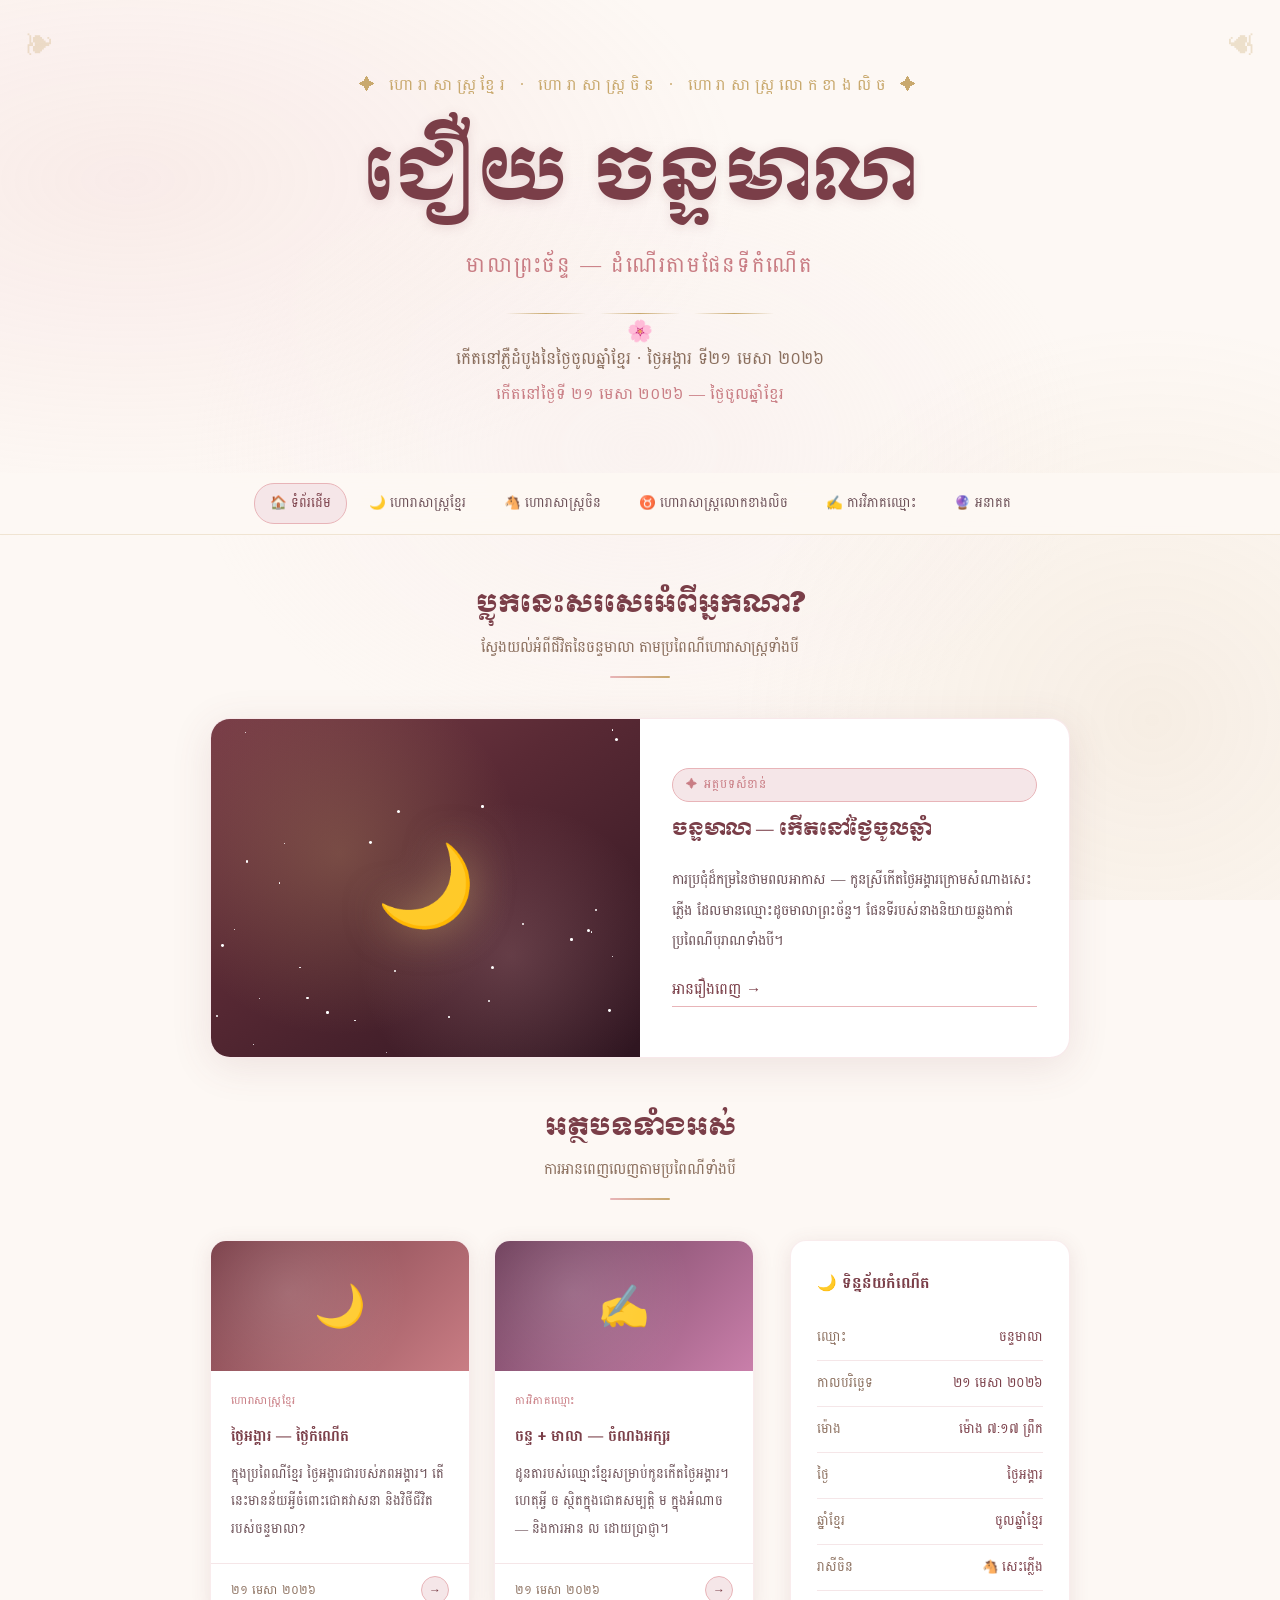
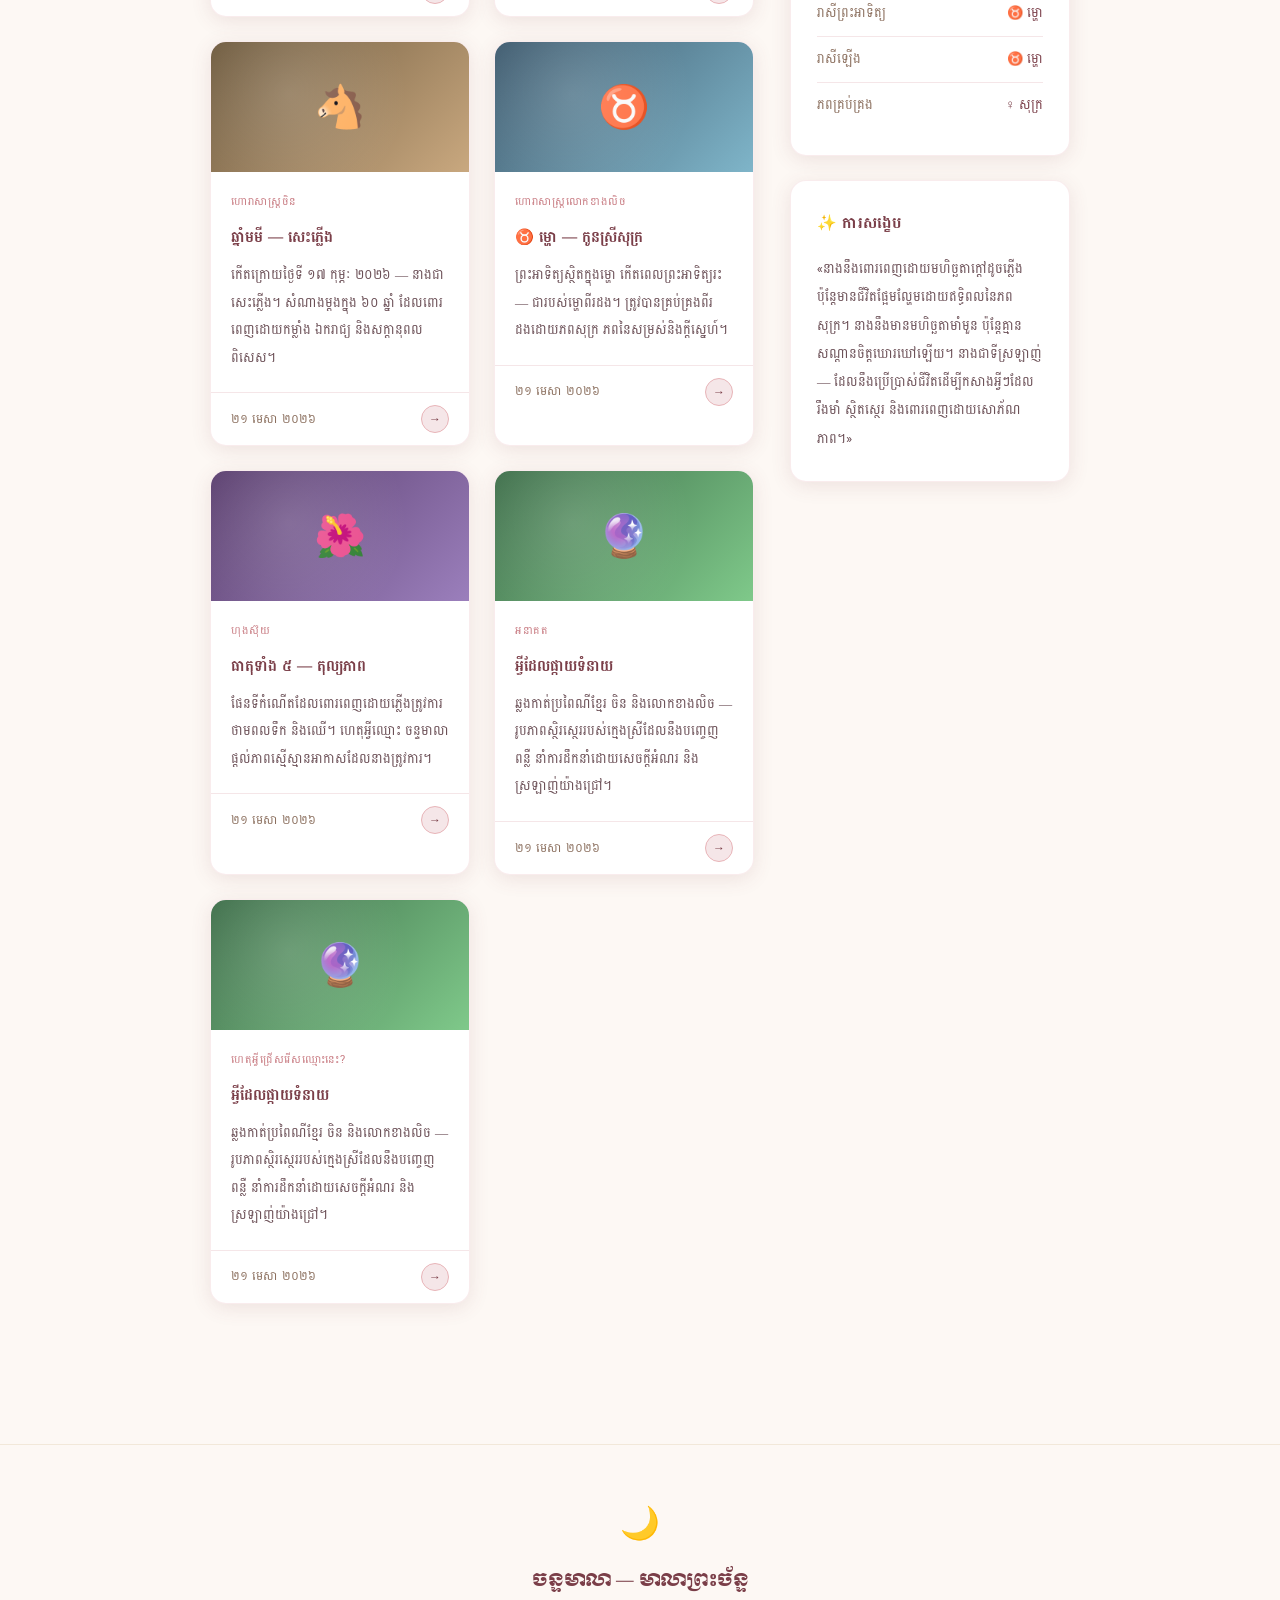
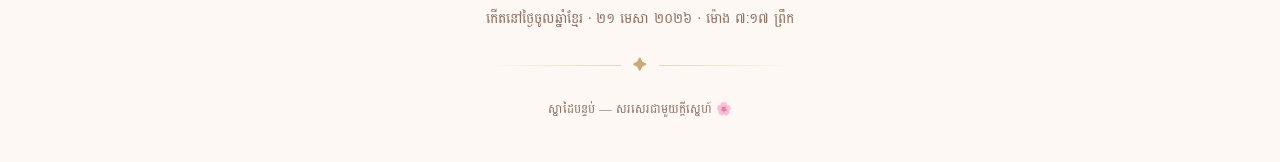
==== index.html @ 9e5b6ba9 "refactor: rename index file" ====
<!DOCTYPE html>
<html lang="km">
<head>
<meta charset="UTF-8">
<meta name="viewport" content="width=device-width, initial-scale=1.0">
<title>ចន្ទមាលា — ហោរាសាស្ត្រផែនទីកំណើត</title>
<link rel="preconnect" href="https://fonts.googleapis.com">
<link rel="preconnect" href="https://fonts.gstatic.com" crossorigin>
<link href="https://fonts.googleapis.com/css2?family=Moul&family=Battambang:wght@300;400;700&family=Noto+Serif+Khmer:wght@300;400;500;600&family=Cormorant+Garamond:ital,wght@0,300;0,400;0,500;1,300;1,400&display=swap" rel="stylesheet">
<style>
  :root {
    --rose:        #e8b4b8;
    --rose-deep:   #c97d84;
    --blush:       #f5e6e8;
    --cream:       #fdf8f4;
    --gold:        #c9a96e;
    --gold-light:  #e8d5b0;
    --brown-soft:  #8b6f5e;
    --maroon:      #7a3e48;
    --lotus:       #d4a0a7;
    --sage:        #a8b5a0;
    --ink:         #3a2a2e;
    --ink-light:   #6b4f56;
    --shadow:      rgba(122,62,72,0.12);
    --kh-body-lh:    2.1;
    --kh-heading-lh: 1.6;
    --kh-small-lh:   1.9;
  }

  * { margin: 0; padding: 0; box-sizing: border-box; }

  body {
    background: var(--cream);
    color: var(--ink);
    font-family: 'Battambang', 'Noto Serif Khmer', sans-serif;
    font-weight: 400;
    overflow-x: hidden;
    -webkit-font-smoothing: antialiased;
    text-rendering: optimizeLegibility;
  }

  body::before {
    content: '';
    position: fixed;
    inset: 0;
    background:
      radial-gradient(ellipse 80% 60% at 10% 20%, rgba(232,180,184,0.18) 0%, transparent 60%),
      radial-gradient(ellipse 60% 80% at 90% 80%, rgba(201,169,110,0.12) 0%, transparent 55%),
      radial-gradient(ellipse 50% 50% at 50% 50%, rgba(245,230,232,0.3) 0%, transparent 70%);
    pointer-events: none;
    z-index: 0;
  }

  header {
    position: relative;
    text-align: center;
    padding: 70px 20px 60px;
    overflow: hidden;
    z-index: 1;
  }

  .header-ornament {
    font-size: 1rem;
    letter-spacing: 0.3em;
    color: var(--gold);
    font-family: 'Battambang', serif;
    margin-bottom: 20px;
    animation: fadeDown 1s ease both;
    line-height: var(--kh-small-lh);
  }

  .blog-title-khmer {
    font-family: 'Moul', 'Noto Serif Khmer', serif;
    font-size: clamp(2.4rem, 7vw, 4.5rem);
    font-weight: 400;
    color: var(--maroon);
    line-height: var(--kh-heading-lh);
    animation: fadeDown 1s 0.15s ease both;
    letter-spacing: 0.04em;
    text-shadow: 0 2px 12px rgba(122,62,72,0.15);
  }

  .blog-title-sub {
    font-family: 'Battambang', serif;
    font-size: clamp(0.95rem, 2.5vw, 1.3rem);
    color: var(--rose-deep);
    margin-top: 10px;
    letter-spacing: 0.08em;
    animation: fadeDown 1s 0.3s ease both;
    line-height: var(--kh-small-lh);
  }

  .header-divider {
    display: flex;
    align-items: center;
    justify-content: center;
    gap: 14px;
    margin: 28px auto;
    animation: fadeDown 1s 0.45s ease both;
  }

  .header-divider span {
    height: 1px;
    width: 80px;
    background: linear-gradient(90deg, transparent, var(--gold), transparent);
  }

  .lotus-icon { color: var(--rose-deep); font-size: 1.3rem; }

  .tagline {
    font-family: 'Battambang', serif;
    font-size: clamp(0.88rem, 2vw, 1.05rem);
    color: var(--brown-soft);
    max-width: 560px;
    margin: 0 auto;
    line-height: var(--kh-body-lh);
    animation: fadeDown 1s 0.6s ease both;
  }

  .petals { position: absolute; top: 0; left: 0; right: 0; bottom: 0; pointer-events: none; overflow: hidden; }
  .petal { position: absolute; width: 10px; height: 14px; border-radius: 50% 50% 50% 0; opacity: 0; animation: fall linear infinite; }
  @keyframes fall { 0% { transform: translateY(-20px) rotate(0deg); opacity: 0.6; } 100% { transform: translateY(100vh) rotate(360deg); opacity: 0; } }
  .petal:nth-child(1) { left:8%;  background:var(--rose);       width:8px;  height:11px; animation-duration:9s;  animation-delay:0s;  }
  .petal:nth-child(2) { left:22%; background:var(--lotus);      width:10px; height:14px; animation-duration:12s; animation-delay:2s;  }
  .petal:nth-child(3) { left:40%; background:var(--gold-light); width:7px;  height:10px; animation-duration:8s;  animation-delay:4s;  }
  .petal:nth-child(4) { left:60%; background:var(--rose);       width:9px;  height:13px; animation-duration:11s; animation-delay:1s;  }
  .petal:nth-child(5) { left:78%; background:var(--lotus);      width:6px;  height:9px;  animation-duration:10s; animation-delay:3s;  }
  .petal:nth-child(6) { left:90%; background:var(--gold-light); width:8px;  height:12px; animation-duration:13s; animation-delay:5s;  }

  nav {
    position: sticky; top: 0; z-index: 100;
    background: rgba(253,248,244,0.93);
    backdrop-filter: blur(14px);
    border-bottom: 1px solid rgba(201,169,110,0.25);
    display: flex; justify-content: center; gap: 6px;
    padding: 10px 20px; flex-wrap: wrap;
  }

  nav a {
    font-family: 'Battambang', 'Noto Serif Khmer', sans-serif;
    font-size: 0.84rem;
    color: var(--ink-light);
    text-decoration: none;
    padding: 7px 15px;
    border-radius: 20px;
    border: 1px solid transparent;
    transition: all 0.3s;
    white-space: nowrap;
    line-height: var(--kh-small-lh);
  }

  nav a:hover, nav a.active {
    background: var(--blush);
    border-color: var(--rose);
    color: var(--maroon);
  }

  main { position: relative; z-index: 1; max-width: 900px; margin: 0 auto; padding: 50px 20px 80px; }

  .section-label { text-align: center; margin-bottom: 40px; }

  .section-label h2 {
    font-family: 'Moul', 'Noto Serif Khmer', serif;
    font-size: 1.55rem; color: var(--maroon); font-weight: 400;
    line-height: var(--kh-heading-lh);
  }

  .section-label p {
    font-family: 'Battambang', serif;
    color: var(--brown-soft); margin-top: 8px;
    font-size: 0.95rem; line-height: var(--kh-small-lh);
  }

  .section-line { width: 60px; height: 2px; background: linear-gradient(90deg, var(--rose), var(--gold)); margin: 14px auto 0; border-radius: 2px; }

  .featured-post {
    background: white; border-radius: 20px; overflow: hidden;
    box-shadow: 0 8px 40px var(--shadow); margin-bottom: 50px;
    display: grid; grid-template-columns: 1fr 1fr; min-height: 340px;
    animation: fadeUp 0.8s 0.2s ease both;
    border: 1px solid rgba(232,180,184,0.3); cursor: pointer;
  }
  @media (max-width: 640px) { .featured-post { grid-template-columns: 1fr; } }

  .featured-visual {
    background: linear-gradient(145deg, var(--maroon) 0%, #5a2a35 40%, #2e1520 100%);
    position: relative; display: flex; align-items: center;
    justify-content: center; min-height: 260px; overflow: hidden;
  }
  .featured-visual::before {
    content: ''; position: absolute; inset: 0;
    background: radial-gradient(circle at 30% 40%, rgba(201,169,110,0.25) 0%, transparent 50%),
                radial-gradient(circle at 70% 70%, rgba(232,180,184,0.2) 0%, transparent 40%);
  }

  .moon-symbol { font-size: 5rem; position: relative; z-index: 1; filter: drop-shadow(0 0 20px rgba(201,169,110,0.6)); animation: glow 3s ease-in-out infinite alternate; }
  @keyframes glow { from { filter: drop-shadow(0 0 15px rgba(201,169,110,0.4)); } to { filter: drop-shadow(0 0 30px rgba(201,169,110,0.8)); } }

  .star-field { position: absolute; inset: 0; overflow: hidden; }
  .star { position: absolute; background: white; border-radius: 50%; animation: twinkle ease-in-out infinite alternate; }
  @keyframes twinkle { from { opacity: 0.2; transform: scale(1); } to { opacity: 1; transform: scale(1.4); } }

  .featured-content { padding: 36px 32px; display: flex; flex-direction: column; justify-content: center; }

  .post-tag {
    display: inline-block; font-size: 0.72rem; letter-spacing: 0.08em;
    color: var(--rose-deep); background: var(--blush); border: 1px solid var(--rose);
    padding: 5px 13px; border-radius: 20px; margin-bottom: 14px;
    font-family: 'Battambang', sans-serif; line-height: var(--kh-small-lh);
  }

  .featured-content h3 {
    font-family: 'Moul', 'Noto Serif Khmer', serif;
    font-size: 1.1rem; color: var(--maroon);
    line-height: var(--kh-heading-lh); margin-bottom: 6px; font-weight: 400;
  }

  .featured-content p {
    font-size: 0.9rem; line-height: var(--kh-body-lh);
    color: var(--ink-light); margin: 14px 0 20px;
    font-family: 'Battambang', serif;
  }

  .read-btn {
    display: inline-flex; align-items: center; gap: 8px;
    font-family: 'Battambang', serif; font-size: 0.95rem;
    color: var(--maroon); text-decoration: none;
    border-bottom: 1px solid var(--rose); padding-bottom: 2px;
    transition: all 0.3s; cursor: pointer; background: none;
    border-top: none; border-left: none; border-right: none;
    line-height: var(--kh-small-lh);
  }
  .read-btn:hover { color: var(--rose-deep); border-color: var(--rose-deep); gap: 12px; }

  .posts-grid { display: grid; grid-template-columns: repeat(auto-fill, minmax(260px, 1fr)); gap: 24px; margin-bottom: 60px; }

  .post-card {
    background: white; border-radius: 16px; overflow: hidden;
    box-shadow: 0 4px 20px var(--shadow); border: 1px solid rgba(232,180,184,0.25);
    transition: transform 0.3s, box-shadow 0.3s; cursor: pointer;
    animation: fadeUp 0.6s ease both;
  }
  .post-card:nth-child(1) { animation-delay: 0.1s; }
  .post-card:nth-child(2) { animation-delay: 0.2s; }
  .post-card:nth-child(3) { animation-delay: 0.3s; }
  .post-card:nth-child(4) { animation-delay: 0.4s; }
  .post-card:nth-child(5) { animation-delay: 0.5s; }
  .post-card:nth-child(6) { animation-delay: 0.6s; }
  .post-card:hover { transform: translateY(-5px); box-shadow: 0 12px 36px rgba(122,62,72,0.18); }

  .card-visual { height: 130px; position: relative; display: flex; align-items: center; justify-content: center; font-size: 2.6rem; overflow: hidden; }
  .cv-1 { background: linear-gradient(135deg, #7a3e48 0%, #c97d84 100%); }
  .cv-2 { background: linear-gradient(135deg, #5a3e6e 0%, #9b7fbc 100%); }
  .cv-3 { background: linear-gradient(135deg, #3e5a6e 0%, #7fb5c9 100%); }
  .cv-4 { background: linear-gradient(135deg, #6e5a3e 0%, #c9a87f 100%); }
  .cv-5 { background: linear-gradient(135deg, #3e6e4a 0%, #7fc98a 100%); }
  .cv-6 { background: linear-gradient(135deg, #6e3e5a 0%, #c97faa 100%); }
  .card-visual::after { content: ''; position: absolute; inset: 0; background: radial-gradient(circle at 30% 40%, rgba(255,255,255,0.15) 0%, transparent 60%); }

  .card-body { padding: 20px; }
  .card-tag { font-size: 0.68rem; letter-spacing: 0.06em; color: var(--rose-deep); font-family: 'Battambang', sans-serif; margin-bottom: 10px; line-height: var(--kh-small-lh); }
  .card-body h4 { font-family: 'Battambang', 'Noto Serif Khmer', serif; font-size: 0.95rem; color: var(--maroon); line-height: var(--kh-small-lh); margin-bottom: 4px; font-weight: 700; }
  .card-body p { font-size: 0.82rem; color: var(--ink-light); line-height: var(--kh-body-lh); margin-top: 10px; font-family: 'Battambang', serif; }

  .card-footer { display: flex; align-items: center; justify-content: space-between; padding: 12px 20px; border-top: 1px solid var(--blush); }
  .card-date { font-size: 0.72rem; color: var(--brown-soft); font-family: 'Battambang', serif; }
  .card-arrow { width: 28px; height: 28px; border-radius: 50%; background: var(--blush); border: 1px solid var(--rose); display: flex; align-items: center; justify-content: center; font-size: 0.75rem; color: var(--maroon); transition: all 0.3s; }
  .post-card:hover .card-arrow { background: var(--rose); color: white; }

  .article-overlay { display: none; position: fixed; inset: 0; z-index: 200; background: rgba(58,42,46,0.5); backdrop-filter: blur(4px); animation: fadeIn 0.3s ease; }
  .article-overlay.open { display: flex; align-items: flex-start; justify-content: center; padding: 30px 20px; overflow-y: auto; }

  .article-box { background: var(--cream); border-radius: 24px; max-width: 700px; width: 100%; overflow: hidden; box-shadow: 0 20px 80px rgba(58,42,46,0.3); animation: slideUp 0.4s ease; margin: auto; }
  @keyframes slideUp { from { transform: translateY(40px); opacity: 0; } to { transform: translateY(0); opacity: 1; } }

  .article-hero { height: 200px; display: flex; align-items: center; justify-content: center; font-size: 4rem; position: relative; overflow: hidden; }
  .article-hero::after { content: ''; position: absolute; inset: 0; background: radial-gradient(circle at 30% 40%, rgba(255,255,255,0.15), transparent 60%); }

  .article-close { position: absolute; top: 16px; right: 16px; width: 36px; height: 36px; border-radius: 50%; background: rgba(255,255,255,0.2); border: none; color: white; font-size: 1.1rem; cursor: pointer; display: flex; align-items: center; justify-content: center; z-index: 10; transition: background 0.3s; }
  .article-close:hover { background: rgba(255,255,255,0.35); }

  .article-content { padding: 36px 40px 50px; }
  @media (max-width: 500px) { .article-content { padding: 24px 22px 40px; } }

  .article-tag { display: inline-block; font-size: 0.72rem; letter-spacing: 0.08em; color: var(--rose-deep); background: var(--blush); border: 1px solid var(--rose); padding: 5px 13px; border-radius: 20px; margin-bottom: 14px; font-family: 'Battambang', sans-serif; line-height: var(--kh-small-lh); }

  .article-content h2 { font-family: 'Moul', 'Noto Serif Khmer', serif; font-size: 1.45rem; color: var(--maroon); line-height: var(--kh-heading-lh); margin-bottom: 8px; font-weight: 400; }
  .article-content h2 em { display: block; font-family: 'Battambang', serif; font-style: normal; font-size: 1rem; color: var(--brown-soft); margin-top: 6px; line-height: var(--kh-small-lh); }

  .article-meta { font-family: 'Battambang', serif; font-size: 0.88rem; color: var(--brown-soft); margin: 12px 0 24px; display: flex; align-items: center; gap: 10px; line-height: var(--kh-small-lh); }
  .article-meta::before, .article-meta::after { content: ''; flex: 1; height: 1px; background: linear-gradient(90deg, transparent, var(--gold-light)); }
  .article-meta::after { background: linear-gradient(90deg, var(--gold-light), transparent); }

  .article-body { font-size: 0.93rem; line-height: var(--kh-body-lh); color: var(--ink); font-family: 'Battambang', 'Noto Serif Khmer', serif; }
  .article-body p { margin-bottom: 18px; }
  .article-body h3 { font-family: 'Battambang', 'Noto Serif Khmer', serif; font-size: 1.05rem; font-weight: 700; color: var(--maroon); margin: 28px 0 12px; padding-left: 14px; border-left: 3px solid var(--rose); line-height: var(--kh-heading-lh); }
  .article-body .highlight-box { background: linear-gradient(135deg, var(--blush), rgba(201,169,110,0.1)); border: 1px solid rgba(232,180,184,0.5); border-radius: 12px; padding: 18px 22px; margin: 22px 0; font-family: 'Battambang', serif; font-size: 1rem; color: var(--maroon); line-height: var(--kh-body-lh); }
  .article-body table { width: 100%; border-collapse: collapse; margin: 20px 0; font-size: 0.85rem; }
  .article-body th { background: var(--blush); color: var(--maroon); font-family: 'Battambang', serif; font-weight: 700; padding: 10px 14px; text-align: left; border-bottom: 2px solid var(--rose); line-height: var(--kh-small-lh); }
  .article-body td { padding: 10px 14px; border-bottom: 1px solid rgba(232,180,184,0.3); color: var(--ink-light); vertical-align: top; line-height: var(--kh-small-lh); }
  .article-body tr:last-child td { border-bottom: none; }

  .sidebar-widget { background: white; border-radius: 16px; padding: 28px 26px; box-shadow: 0 4px 20px var(--shadow); border: 1px solid rgba(232,180,184,0.25); margin-bottom: 24px; }
  .widget-title { font-family: 'Battambang', 'Noto Serif Khmer', serif; font-size: 0.98rem; font-weight: 700; color: var(--maroon); margin-bottom: 16px; display: flex; align-items: center; gap: 8px; line-height: var(--kh-small-lh); }
  .birth-stat { display: flex; justify-content: space-between; align-items: center; padding: 10px 0; border-bottom: 1px solid var(--blush); font-size: 0.82rem; gap: 8px; }
  .birth-stat:last-child { border-bottom: none; }
  .stat-label { color: var(--brown-soft); font-family: 'Battambang', serif; flex-shrink: 0; line-height: var(--kh-small-lh); }
  .stat-value { color: var(--maroon); font-family: 'Battambang', 'Noto Serif Khmer', serif; font-size: 0.82rem; text-align: right; line-height: var(--kh-small-lh); }

  .content-grid { display: grid; grid-template-columns: 1fr 280px; gap: 36px; align-items: start; }
  @media (max-width: 720px) { .content-grid { grid-template-columns: 1fr; } }

  .inline-article { background: white; border-radius: 20px; padding: 36px 40px; box-shadow: 0 4px 20px var(--shadow); border: 1px solid rgba(232,180,184,0.25); max-width: 680px; margin: 0 auto; font-size: 0.93rem; line-height: var(--kh-body-lh); color: var(--ink); font-family: 'Battambang', 'Noto Serif Khmer', serif; }
  @media (max-width: 500px) { .inline-article { padding: 24px 20px; } }
  .inline-article h2 { font-family: 'Moul', 'Noto Serif Khmer', serif; font-size: 1.45rem; color: var(--maroon); margin: 16px 0 6px; font-weight: 400; line-height: var(--kh-heading-lh); }
  .inline-article h3 { font-family: 'Battambang', 'Noto Serif Khmer', serif; font-size: 1.05rem; font-weight: 700; color: var(--maroon); margin: 26px 0 10px; padding-left: 14px; border-left: 3px solid var(--rose); line-height: var(--kh-heading-lh); }
  .inline-article p { margin-bottom: 16px; line-height: var(--kh-body-lh); }
  .inline-article .highlight-box { background: linear-gradient(135deg, var(--blush), rgba(201,169,110,0.1)); border: 1px solid rgba(232,180,184,0.5); border-radius: 12px; padding: 18px 22px; margin: 22px 0; font-family: 'Battambang', serif; font-size: 0.98rem; color: var(--maroon); line-height: var(--kh-body-lh); }
  .inline-article table { width: 100%; border-collapse: collapse; font-size: 0.84rem; margin: 16px 0; }
  .inline-article th { background: var(--blush); color: var(--maroon); padding: 10px 14px; text-align: left; border-bottom: 2px solid var(--rose); font-family: 'Battambang', serif; font-weight: 700; line-height: var(--kh-small-lh); }
  .inline-article td { padding: 10px 14px; border-bottom: 1px solid rgba(232,180,184,0.3); color: var(--ink-light); vertical-align: top; line-height: var(--kh-small-lh); }
  .inline-article tr:last-child td { border-bottom: none; }
  .inline-subtitle { font-family: 'Battambang', serif; color: var(--brown-soft); margin-bottom: 24px; font-size: 0.95rem; line-height: var(--kh-small-lh); }

  footer { position: relative; z-index: 1; text-align: center; padding: 50px 20px 40px; border-top: 1px solid rgba(201,169,110,0.2); }
  .footer-moon { font-size: 2rem; margin-bottom: 14px; animation: glow 3s ease-in-out infinite alternate; }
  .footer-title { font-family: 'Moul', 'Noto Serif Khmer', serif; font-size: 1.1rem; font-weight: 400; color: var(--maroon); margin-bottom: 10px; line-height: var(--kh-heading-lh); }
  .footer-sub { font-family: 'Battambang', serif; color: var(--brown-soft); font-size: 0.9rem; line-height: var(--kh-small-lh); }
  .footer-divider { display: flex; align-items: center; justify-content: center; gap: 12px; margin: 20px auto; max-width: 300px; }
  .footer-divider span:first-child, .footer-divider span:last-child { flex: 1; height: 1px; background: linear-gradient(90deg, transparent, var(--gold-light)); }
  .footer-divider span:last-child { background: linear-gradient(90deg, var(--gold-light), transparent); }
  .footer-copy { font-size: 0.78rem; color: var(--brown-soft); font-family: 'Battambang', serif; line-height: var(--kh-small-lh); }

  @keyframes fadeDown { from { opacity: 0; transform: translateY(-18px); } to { opacity: 1; transform: translateY(0); } }
  @keyframes fadeUp { from { opacity: 0; transform: translateY(22px); } to { opacity: 1; transform: translateY(0); } }
  @keyframes fadeIn { from { opacity: 0; } to { opacity: 1; } }

  .kh-moul { font-family: 'Moul', 'Noto Serif Khmer', serif; font-weight: 400; line-height: var(--kh-heading-lh); }

  .ornament-tl, .ornament-tr { position: absolute; top: 20px; font-size: 1.8rem; color: rgba(201,169,110,0.3); pointer-events: none; }
  .ornament-tl { left: 24px; }
  .ornament-tr { right: 24px; transform: scaleX(-1); }
</style>
</head>
<body>

<div class="petals">
  <div class="petal"></div><div class="petal"></div><div class="petal"></div>
  <div class="petal"></div><div class="petal"></div><div class="petal"></div>
</div>

<header>
  <div class="ornament-tl">❧</div>
  <div class="ornament-tr">❧</div>
  <div class="header-ornament">✦ ហោរាសាស្ត្រខ្មែរ · ហោរាសាស្ត្រចិន · ហោរាសាស្ត្រលោកខាងលិច ✦</div>
  <h1 class="blog-title-khmer">ជឿយ ចន្ទមាលា</h1>
  <p class="blog-title-sub">មាលាព្រះច័ន្ទ — ដំណើរតាមផែនទីកំណើត</p>
  <div class="header-divider">
    <span></span>
    <span class="lotus-icon">🌸</span>
    <span></span>
  </div>
  <p class="tagline">
    កើតនៅភ្លឺដំបូងនៃថ្ងៃចូលឆ្នាំខ្មែរ · ថ្ងៃអង្គារ ទី២១ មេសា ២០២៦<br>
    <span style="font-size:0.95em;color:var(--rose-deep)">កើតនៅថ្ងៃទី ២១ មេសា ២០២៦ — ថ្ងៃចូលឆ្នាំខ្មែរ</span>
  </p>
</header>

<nav>
  <a href="#" class="active" onclick="showSection('home',this)">🏠 ទំព័រដើម</a>
  <a href="#" onclick="showSection('khmer',this)">🌙 ហោរាសាស្ត្រខ្មែរ</a>
  <a href="#" onclick="showSection('chinese',this)">🐴 ហោរាសាស្ត្រចិន</a>
  <a href="#" onclick="showSection('western',this)">♉ ហោរាសាស្ត្រលោកខាងលិច</a>
  <a href="#" onclick="showSection('name',this)">✍️ ការវិភាគឈ្មោះ</a>
  <a href="#" onclick="showSection('future',this)">🔮 អនាគត</a>
</nav>

<main id="main-content">

  <!-- ទំព័រដើម -->
  <div id="section-home">
    <div class="section-label">
      <h2>ប្លុកនេះសរសេរអំពីអ្នកណា?</h2>
      <p>ស្វែងយល់អំពីជីវិតនៃចន្ទមាលា តាមប្រពៃណីហោរាសាស្ត្រទាំងបី</p>
      <div class="section-line"></div>
    </div>

    <div class="featured-post" onclick="openArticle('birth')">
      <div class="featured-visual">
        <div class="star-field" id="stars"></div>
        <div class="moon-symbol">🌙</div>
      </div>
      <div class="featured-content">
        <span class="post-tag">✦ អត្ថបទសំខាន់</span>
        <h3>ចន្ទមាលា — កើតនៅថ្ងៃចូលឆ្នាំ</h3>
        <p>ការប្រជុំដ៏កម្រនៃថាមពលអាកាស — កូនស្រីកើតថ្ងៃអង្គារក្រោមសំណាងសេះភ្លើង ដែលមានឈ្មោះដូចមាលាព្រះច័ន្ទ។ ផែនទីរបស់នាងនិយាយឆ្លងកាត់ប្រពៃណីបុរាណទាំងបី។</p>
        <button class="read-btn">អានរឿងពេញ →</button>
      </div>
    </div>

    <div class="section-label">
      <h2>អត្ថបទទាំងអស់</h2>
      <p>ការអានពេញលេញតាមប្រពៃណីទាំងបី</p>
      <div class="section-line"></div>
    </div>

    <div class="content-grid">
      <div class="posts-grid">

        <div class="post-card" onclick="openArticle('khmer')">
          <div class="card-visual cv-1">🌙</div>
          <div class="card-body">
            <div class="card-tag">ហោរាសាស្ត្រខ្មែរ</div>
            <h4>ថ្ងៃអង្គារ — ថ្ងៃកំណើត</h4>
            <p>ក្នុងប្រពៃណីខ្មែរ ថ្ងៃអង្គារជារបស់ភពអង្គារ។ តើនេះមានន័យអ្វីចំពោះជោគវាសនា និងវិថីជីវិតរបស់ចន្ទមាលា?</p>
          </div>
          <div class="card-footer">
            <span class="card-date">២១ មេសា ២០២៦</span>
            <span class="card-arrow">→</span>
          </div>
        </div>

        <div class="post-card" onclick="openArticle('name')">
          <div class="card-visual cv-6">✍️</div>
          <div class="card-body">
            <div class="card-tag">ការវិភាគឈ្មោះ</div>
            <h4>ចន្ទ + មាលា — ចំណងអក្សរ</h4>
            <p>ដូនតារបស់ឈ្មោះខ្មែរសម្រាប់កូនកើតថ្ងៃអង្គារ។ ហេតុអ្វី ច ស្ថិតក្នុងជោគសម្បត្តិ ម ក្នុងអំណាច — និងការអាន ល ដោយប្រាជ្ញា។</p>
          </div>
          <div class="card-footer">
            <span class="card-date">២១ មេសា ២០២៦</span>
            <span class="card-arrow">→</span>
          </div>
        </div>

        <div class="post-card" onclick="openArticle('chinese')">
          <div class="card-visual cv-4">🐴</div>
          <div class="card-body">
            <div class="card-tag">ហោរាសាស្ត្រចិន</div>
            <h4>ឆ្នាំមមី — សេះភ្លើង</h4>
            <p>កើតក្រោយថ្ងៃទី ១៧ កុម្ភៈ ២០២៦ — នាងជាសេះភ្លើង។ សំណាងម្តងក្នុង ៦០ ឆ្នាំ ដែលពោរពេញដោយកម្លាំង ឯករាជ្យ និងសក្តានុពលពិសេស។</p>
          </div>
          <div class="card-footer">
            <span class="card-date">២១ មេសា ២០២៦</span>
            <span class="card-arrow">→</span>
          </div>
        </div>

        <div class="post-card" onclick="openArticle('western')">
          <div class="card-visual cv-3">♉</div>
          <div class="card-body">
            <div class="card-tag">ហោរាសាស្ត្រលោកខាងលិច</div>
            <h4>♉ ម្ហោ — កូនស្រីសុក្រ</h4>
            <p>ព្រះអាទិត្យស្ថិតក្នុងម្ហោ កើតពេលព្រះអាទិត្យរះ — ជារបស់ម្ហោពីរដង។ ត្រូវបានគ្រប់គ្រងពីរដងដោយភពសុក្រ ភពនៃសម្រស់និងក្តីស្នេហ៍។</p>
          </div>
          <div class="card-footer">
            <span class="card-date">២១ មេសា ២០២៦</span>
            <span class="card-arrow">→</span>
          </div>
        </div>

        <div class="post-card" onclick="openArticle('fengshui')">
          <div class="card-visual cv-2">🌺</div>
          <div class="card-body">
            <div class="card-tag">ហុងស៊ុយ</div>
            <h4>ធាតុទាំង ៥ — តុល្យភាព</h4>
            <p>ផែនទីកំណើតដែលពោរពេញដោយភ្លើងត្រូវការថាមពលទឹក និងឈើ។ ហេតុអ្វីឈ្មោះ ចន្ទមាលា ផ្ដល់ភាពស្មើស្មានអាកាសដែលនាងត្រូវការ។</p>
          </div>
          <div class="card-footer">
            <span class="card-date">២១ មេសា ២០២៦</span>
            <span class="card-arrow">→</span>
          </div>
        </div>

        <div class="post-card" onclick="openArticle('future')">
          <div class="card-visual cv-5">🔮</div>
          <div class="card-body">
            <div class="card-tag">អនាគត</div>
            <h4>អ្វីដែលផ្កាយទំនាយ</h4>
            <p>ឆ្លងកាត់ប្រពៃណីខ្មែរ ចិន និងលោកខាងលិច — រូបភាពស្ថិរស្ថេររបស់ក្មេងស្រីដែលនឹងបញ្ចេញពន្លឺ នាំការដឹកនាំដោយសេចក្ដីអំណរ និងស្រឡាញ់យ៉ាងជ្រៅ។</p>
          </div>
          <div class="card-footer">
            <span class="card-date">២១ មេសា ២០២៦</span>
            <span class="card-arrow">→</span>
          </div>
        </div>

        <div class="post-card" onclick="openArticle('why_this_name')">
          <div class="card-visual cv-5">🔮</div>
          <div class="card-body">
            <div class="card-tag">ហេតុអ្វីជ្រើសរើសឈ្មោះនេះ?</div>
            <h4>អ្វីដែលផ្កាយទំនាយ</h4>
            <p>ឆ្លងកាត់ប្រពៃណីខ្មែរ ចិន និងលោកខាងលិច — រូបភាពស្ថិរស្ថេររបស់ក្មេងស្រីដែលនឹងបញ្ចេញពន្លឺ នាំការដឹកនាំដោយសេចក្ដីអំណរ និងស្រឡាញ់យ៉ាងជ្រៅ។</p>
          </div>
          <div class="card-footer">
            <span class="card-date">២១ មេសា ២០២៦</span>
            <span class="card-arrow">→</span>
          </div>
        </div>

      </div>

      <aside>
        <div class="sidebar-widget">
          <div class="widget-title">🌙 ទិន្នន័យកំណើត</div>
          <div class="birth-stat">
            <span class="stat-label">ឈ្មោះ</span>
            <span class="stat-value">ចន្ទមាលា</span>
          </div>
          <div class="birth-stat">
            <span class="stat-label">កាលបរិច្ឆេទ</span>
            <span class="stat-value">២១ មេសា ២០២៦</span>
          </div>
          <div class="birth-stat">
            <span class="stat-label">ម៉ោង</span>
            <span class="stat-value">ម៉ោង ៧:១៧ ព្រឹក</span>
          </div>
          <div class="birth-stat">
            <span class="stat-label">ថ្ងៃ</span>
            <span class="stat-value">ថ្ងៃអង្គារ</span>
          </div>
          <div class="birth-stat">
            <span class="stat-label">ឆ្នាំខ្មែរ</span>
            <span class="stat-value">ចូលឆ្នាំខ្មែរ</span>
          </div>
          <div class="birth-stat">
            <span class="stat-label">រាសីចិន</span>
            <span class="stat-value">🐴 សេះភ្លើង</span>
          </div>
          <div class="birth-stat">
            <span class="stat-label">រាសីព្រះអាទិត្យ</span>
            <span class="stat-value">♉ ម្ហោ</span>
          </div>
          <div class="birth-stat">
            <span class="stat-label">រាសីឡើង</span>
            <span class="stat-value">♉ ម្ហោ</span>
          </div>
          <div class="birth-stat">
            <span class="stat-label">ភពគ្រប់គ្រង</span>
            <span class="stat-value">♀ សុក្រ</span>
          </div>
        </div>

        <div class="sidebar-widget">
          <div class="widget-title">✨ ការសង្ខេប</div>
          <p style="font-size:0.84rem;line-height:var(--kh-body-lh);color:var(--ink-light);font-family:'Battambang',serif">
            «នាងនឹងពោរពេញដោយមហិច្ឆតាក្តៅដូចភ្លើង ប៉ុន្តែមានជីវិតផ្អែមល្ហែមដោយឥទ្ធិពលនៃភពសុក្រ។ នាងនឹងមានមហិច្ឆតាមាំមួន ប៉ុន្តែគ្មានសណ្តានចិត្តឃោរឃៅឡើយ។ នាងជាទីស្រឡាញ់ — ដែលនឹងប្រើប្រាស់ជីវិតដើម្បីកសាងអ្វីៗដែលរឹងមាំ ស្ថិតស្ថេរ និងពោរពេញដោយសោភ័ណភាព។»
          </p>
        </div>
      </aside>
    </div>
  </div>

  <!-- ហោរាសាស្ត្រខ្មែរ -->
  <div id="section-khmer" style="display:none">
    <div class="section-label">
      <h2>ហោរាសាស្ត្រខ្មែរ</h2>
      <p>ថ្ងៃអង្គារ — ថ្ងៃកំណើត</p>
      <div class="section-line"></div>
    </div>
    <div class="inline-article">
      <span class="post-tag">ហោរាសាស្ត្រខ្មែរ</span>
      <h2>ថ្ងៃអង្គារ — ថ្ងៃកំណើត</h2>
      <p class="inline-subtitle">កើតក្រោមភពអង្គារ</p>
      <p>ក្នុងប្រពៃណីហោរសាស្ត្រខ្មែរ ថ្ងៃនីមួយៗក្នុងសប្ដាហ៍ត្រូវគ្រប់គ្រងដោយទេវភព។ ថ្ងៃអង្គារជារបស់ <strong>ភពអង្គារ</strong> ដែលបានមកពីសំស្ក្រឹតថា <em>aṅgāra</em> មានន័យថាទាំង «ថ្ងៃអង្គារ» និង «ភពក្រហម»។</p>
      <h3>បុគ្គលិកលក្ខណៈ</h3>
      <p>កូនកើតថ្ងៃអង្គារត្រូវគេស្គាល់ថាមាន <strong>ចិត្ដក្លៀវក្លា ថាមពលភ្លើង ការពារ និងស្មោះត្រង់ចំពោះអ្នកជិតស្និទ្ធ</strong>។ ឥទ្ធិពលអង្គារធ្វើឱ្យពួកគេហ៊ានហ៊ានដោយធម្មជាតិ — ពួកគេមិនងាយភ្លាស់ចិត្ត ហើយតែងនាំខ្លួនឆ្ពោះទៅកាន់ការដឹកនាំក្នុងបរិបទលំបាក។</p>
      <p>ប៉ុន្ដែថាមពលអង្គារឆេះក្ដៅ។ អ្នកហោរខ្មែរតែងណែនាំឱ្យបន្ថែមនាមដែលស្ថិតក្នុង <strong>សញ្ញាត្រជាក់ ទឹក ឬព្រះច័ន្ទ</strong> — ដែលជាអ្វីដែល <strong>ចន្ទ</strong> (ព្រះច័ន្ទ) ផ្ដល់ឱ្យក្នុងនាមរបស់នាងយ៉ាងច្បាស់។</p>
      <div class="highlight-box">
        «ព្រះច័ន្ទត្រជាក់អ្វីដែលអង្គារឆេះ — ហើយក្នុងតុល្យភាពនោះ មានព្រលឹងដែលទាំងហ៊ាន និងឈ្លាស។»
      </div>
      <h3>ពណ៌ទាន់ចិត្ដ និងទិសដ</h3>
      <table>
        <tr><th>ធាតុ</th><th>ព័ត៌មានលម្អិត</th></tr>
        <tr><td>ពណ៌ទាន់ចិត្ដ</td><td>ពណ៌ជម្ពូ · ក្រែម</td></tr>
        <tr><td>ភពគ្រប់គ្រង</td><td>ភពអង្គារ</td></tr>
        <tr><td>តុល្យភាពនាម</td><td>ណែនាំសញ្ញាព្រះច័ន្ទ / ទឹក</td></tr>
      </table>
      <p>កើតក្នុង <strong>ថ្ងៃចូលឆ្នាំខ្មែរ</strong> — នាងមកជាមួយវដ្ដអាកាសថ្មី។ ក្នុងជំនឿខ្មែរ នេះជាសុភមង្គលជ្រៅ៖ កូនត្រូវគេថ្លែងថាកាន់ព្រះពររបស់ <strong>នាងសង្ក្រាន្ត</strong> នៅក្នុងដង្ហើមដំបូងរបស់ខ្លួន។</p>
    </div>
  </div>

  <!-- ហោរាសាស្ត្រចិន -->
  <div id="section-chinese" style="display:none">
    <div class="section-label">
      <h2>ហោរាសាស្ត្រចិន</h2>
      <p>សសេរជីវិត · ឆ្នាំសសេះភ្លើង</p>
      <div class="section-line"></div>
    </div>
    <div class="inline-article">
      <span class="post-tag">ហោរាសាស្ត្រចិន</span>
      <h2>ឆ្នាំមមី — សេះភ្លើង</h2>
      <p class="inline-subtitle">ម្តងក្នុង ៦០ ឆ្នាំ</p>
      <p>កើតក្រោយថ្ងៃទី ១៧ កុម្ភៈ ២០២៦ ចន្ទមាលាជាកូន <strong>ឆ្នាំមមី (សេះភ្លើង)</strong> — ការរួមបញ្ចូលគ្នាម្តងក្នុង ៦០ ឆ្នាំ ដែលបានកើតចុងក្រោយក្នុងឆ្នាំ ១៩៦៦។ «ភ្លើងពីរ» ពីសំណាងសេះ ជួបនឹងឆ្នាំធាតុភ្លើង ធ្វើឱ្យនេះជាទស្សន៍ទំនាយដ៏មានឥទ្ធិពលក្នុងប្រតិទិនចិន។</p>
      <h3>សសេរជីវិតទាំងបួន</h3>
      <table>
        <tr><th>សសេ</th><th>ធាតុ</th><th>ចំណាំ</th></tr>
        <tr><td>ឆ្នាំ</td><td>🔥 សសេះភ្លើង</td><td>ភ្លើងលេច</td></tr>
        <tr><td>ខែ</td><td>🌿 ឈើ (មេសា)</td><td>ថាមពលការលូតលាស់</td></tr>
        <tr><td>ថ្ងៃ</td><td>🔥 ភ្លើង (អង្គារ)</td><td>ថាមពលអង្គារ</td></tr>
        <tr><td>ម៉ោង</td><td>🌿 ឈើ (ម៉ោង ៧ ព្រឹក)</td><td>ការចាប់ផ្ដើមថ្មី</td></tr>
      </table>
      <p>ផែនទីរបស់នាងគឺ <strong>ភ្លើងចម្បងជាមួយ ឈើ</strong> — ហើយខ្វះ <strong>ទឹក</strong> ដ៏សំខាន់។ ទឹកជាធាតុនៃប្រាជ្ញា ភាពស្ងៀម ចំណេះអារម្មណ៍ និងជម្រៅ។ ហើយនេះហើយជាមូលហេតុដែលឈ្មោះ <strong>ចន្ទ</strong> (ព្រះច័ន្ទ = ទឹក) ត្រូវជ្រើសយ៉ាងល្អ។</p>
      <div class="highlight-box">
        «កូនសេះភ្លើងអាចមើលឃើញថាមានឆន្ទៈ ក្លៀវក្លា និងមានថាមពលខ្ពស់។ ជាមួយការចិញ្ចឹមបីបាច់ ថាមពលខ្លាំងនោះក្លាយជាភាពដឹកនាំ ភាពរឹងមាំ និងភាពច្នៃប្រឌិត។»
      </div>
      <h3>ធាតុសំណាង</h3>
      <p>ដើម្បីធ្វើឱ្យផែនទីភ្លើងហាសឱ្យស្ថិតក្នុងតុល្យភាព បរិស្ថាន និងឈ្មោះគួរតែរួមបញ្ចូល៖ <strong>ទឹក</strong> (ពណ៌ខៀវ ខ្មៅ រូបភាពដែលហូរ) និង <strong>ឈើ</strong> (រុក្ខជាតិ ពណ៌បៃតង រូបភាពការលូតលាស់)។ ឈ្មោះ ចន្ទមាលា ផ្ដល់ទាំងពីរ — ព្រះច័ន្ទ (ទឹក) និងមាលា/ផ្កា (ឈើ)។ ការជ្រើសរើសដ៏ចំ!</p>
    </div>
  </div>

  <!-- ហោរាសាស្ត្រលោកខាងលិច -->
  <div id="section-western" style="display:none">
    <div class="section-label">
      <h2>ហោរាសាស្ត្រលោកខាងលិច</h2>
      <p>ម្ហោពីរដង · កូនស្រីសុក្រ</p>
      <div class="section-line"></div>
    </div>
    <div class="inline-article">
      <span class="post-tag">ហោរាសាស្ត្រលោកខាងលិច</span>
      <h2>♉ ម្ហោ — រាសីម្ហោ</h2>
      <p class="inline-subtitle">ម្ហោពីរដង · នៅព្រំដែនមេស-ម្ហោ</p>
      <p>កើតនៅ <strong>ថ្ងៃទី ២១ មេសា</strong> — ថ្ងៃដំបូងនៃរដូវម្ហោ — ចន្ទមាលាស្ថិតនៅ <strong>ព្រំដែនមេស-ម្ហោ</strong>។ នាងទទួលភាពហ៊ាន និងភ្លើងរបស់មេសពីក្រោយ ខណៈដែលជំហានទម្លាក់ទៅក្នុងការសុភជ្ហ និងភ្លើងទ្រនាប់នៃម្ហោ។</p>
      <p>កើតនៅ <strong>ម៉ោង ៧:១៧ ព្រឹក</strong> ពេលព្រះអាទិត្យទើបរះ — រាសីឡើងទំនងជាម្ហោ — ធ្វើឱ្យនាងជា <strong>ម្ហោពីរដង</strong> ដែលត្រូវគ្រប់គ្រងពីរដងដោយសុក្រ ភពនៃសម្រស់ ក្តីស្នេហ៍ និងសម្បូរ។</p>
      <h3>ទ្រីអង្គ</h3>
      <table>
        <tr><th>ទីតាំង</th><th>រាសី</th><th>ន័យ</th></tr>
        <tr><td>☀️ ព្រះអាទិត្យ</td><td>ម្ហោ (ព្រំដែនមេស)</td><td>មានអំណាច ទ្រទ្រង់ ច្នៃប្រឌិត</td></tr>
        <tr><td>🌅 រាសីឡើង</td><td>ម្ហោ</td><td>ស្រស់ស្អាត ស្ងប់ ទាក់ទាញ</td></tr>
        <tr><td>♀ ភបគ្រប់គ្រង</td><td>សុក្រ (×២)</td><td>សម្រស់ ក្តីស្នេហ៍ សិល្ប: សម្បូរ</td></tr>
      </table>
      <div class="highlight-box">
        «ត្រូវគ្រប់គ្រងដោយសុក្រពីរដង — នាងទំនងជាស្រស់ស្អាតដោយធម្មជាតិ មានទេពកោសល្យសិល្ប: និងទាក់ចិត្ដភាពសុខដុម។»
      </div>
      <p>ម្ហោគ្រប់គ្រង <strong>សសៃបំពង់ក និងសំឡេង</strong> — នាងអាចមានសំឡេងច្រៀងដ៏ស្រស់ ឬវិធីនិយាយដ៏ទាក់ទាញ។ អាជីពក្នុងសិល្ប: តន្ត្រី ការរចនា ហិរញ្ញវត្ថុ ឬអ្វីក៏ដោយដែលទាក់ទងនឹងសម្រស់ នឹងជាផ្ទះចិត្ដរបស់នាង។</p>
    </div>
  </div>

  <!-- ការវិភាគឈ្មោះ -->
  <div id="section-name" style="display:none">
    <div class="section-label">
      <h2>ការវិភាគឈ្មោះ</h2>
      <p>ដូនតារបស់ឈ្មោះ · ចំណងអក្សរ</p>
      <div class="section-line"></div>
    </div>
    <div class="inline-article">
      <span class="post-tag">ការវិភាគឈ្មោះ</span>
      <h2>ចន្ទ + មាលា — ចំណងអក្សរ</h2>
      <p class="inline-subtitle">ការអាន​ ដូន​តា​ នៃ​ឈ្មោះ​ខ្មែរ​សម្រាប់​ថ្ងៃ​អង្គារ</p>
      <p>ប្រពៃណី <strong>រៀបដាក់ឈ្មោះកូន</strong> ខ្មែរចាត់អក្សរនីមួយៗនៃឈ្មោះទៅជោគជតាមួយក្នុងបួន ដោយផ្អែកលើថ្ងៃកំណើត។ សម្រាប់កូនកើតថ្ងៃអង្គារ វដ្ដរត់ដូចខាងក្រោម៖</p>
      <table>
        <tr><th>ជោគជតា</th><th>ន័យ</th><th>អក្សរក្នុងឈ្មោះ</th></tr>
        <tr><td>រាជា</td><td>ស្ដេច / 귀족 — ខ្ពស់បំផុត</td><td>—</td></tr>
        <tr><td style="color:var(--gold)">សេដ្ឋី ✦</td><td>ស​ម្បត្តិ — ភាពសម្បូរ</td><td><strong>ច (ចន្ទ)</strong></td></tr>
        <tr><td style="color:var(--gold)">មន្ត្រី ✦</td><td>ឧត្ដមសេនា — ស្ថានភាព</td><td><strong>ម (មាលា)</strong></td></tr>
        <tr><td style="color:var(--brown-soft)">ខ្ញុំគេ</td><td>ការបំរើ — ការលំបាក</td><td>ល (ក្នុងជ្រៅ)</td></tr>
      </table>
      <div class="highlight-box">
        «ព្យាង្គទីមួយកាន់ ≈ ៥០% នៃទំនាយ។ ច បើកឈ្មោះ — ធ្លាក់ទៅក្នុងជោគសម្បត្តិ។ នេះជាថាមពលចម្បងនៃជីវិតនាង។»
      </div>
      <p>ល ក្នុង មាលា ស្ថិតជា <strong>ព្យញ្ជនៈខាងក្នុង</strong> មិនមែនជាអ្នកបើករូចគ្នា។ អ្នកហោរខ្មែរភាគច្រើនឱ្យទំងន់តិចចំពោះព្យញ្ជនៈខាងក្នុង។ ថាមពលនេះតំណាងឱ្យ <strong>ដំណាក់ការធ្វើការដោយសុប្រីតភ្ញក់</strong> — ប្រភេទដែលនាំមុននឹងជោគជ័យ។ វាជាការបំរើដែលកសាងចរិតលក្ខណ: មិនមែនជាភាពថ្វោតបន្ទោប់។</p>
      <p>សវនករណ៍សរុប: <strong>មូលដ្ឋានសម្បត្តិ → ស្ថានភាពអំណាច</strong> ជាមួយនឹងភាពថ្វោមមានដ៏ស្ងៀមបណ្ណ​ ។ ឈ្មោះនៃអំណាចស្ងប់ស្ងាត់ ។ 🌙</p>
    </div>
  </div>

  <!-- អនាគត -->
  <div id="section-future" style="display:none">
    <div class="section-label">
      <h2>អនាគតរបស់ចន្ទមាលា</h2>
      <p>អ្វីដែលផ្កាយទំនាយ</p>
      <div class="section-line"></div>
    </div>
    <div class="inline-article">
      <span class="post-tag">អនាគត</span>
      <h2>អ្វីដែលផ្កាយទំនាយ</h2>
      <p class="inline-subtitle">ឆ្លងកាត់ប្រពៃណីទាំងបី</p>
      <table>
        <tr><th>ប្រពៃណី</th><th>ប្រធានបទចម្បង</th></tr>
        <tr><td>🌙 ខ្មែរ (ថ្ងៃអង្គារ)</td><td>ភាពក្លៀវក្លា ភ្លើង ការពារ ស្មោះត្រង់</td></tr>
        <tr><td>🐴 ចិន (សេះភ្លើង)</td><td>ហ៊ាន ឯករាជ្យ ជ្រៅជ្រះ</td></tr>
        <tr><td>♉ ខាងលិច (ម្ហោពីរ)</td><td>សម្រស់ ស្ថិរភាព ភាពទាក់ទាញ</td></tr>
      </table>
      <h3>កុមារភាព</h3>
      <p>ក្មេងដែលស្ដោះ មានឆន្ទៈ ដែលដឹងច្បាស់ពីអ្វីដែលខ្លួនចង់បានតាំងពីដំបូង។ នាងនឹងប្រឆាំងនឹងការជំរុញ — ប៉ុន្ដែឆ្លើយតបយ៉ាងស្រស់ចំពោះភាពកក់ក្ដៅ និងការលើកទឹកចិត្ដច្នៃប្រឌិត។ ធម្មជាតិ រឿងនិទាន តន្ត្រី និងសិល្ប: នឹងជាភាសាធម្មជាតិរបស់នាង។</p>
      <h3>វ័យជំទង់</h3>
      <p>ភាពឯករាជ្យនៃសេះភ្លើងនឹងចំណុចកំពូលក្នុងវ័យជំទង់។ នាងត្រូវការកន្លែងស្វែងរក ដោយមិនត្រូវបំបុះដោយការរំពឹងទុក។ ព្រះច័ន្ទក្នុងឈ្មោះរបស់នាងនឹងផ្ដល់ចំណែកអារម្មណ៍ជ្រៅ — នាងនឹងមានអារម្មណ៍ស៊ីជ្រៅ ហើយចែករំលែកតាមរយៈសិល្ប: ការសរសេរ ឬតន្ត្រី។</p>
      <h3>ជីវិតពេញវ័យ</h3>
      <p>សុក្រគ្រប់គ្រងផែនទីរបស់នាងពីរដង ផ្ដល់ជីវិតដែលប៉ះនឹងសម្រស់ — មិនថានាងជាសិល្ប:ករ អ្នកព្យាបាល អ្នកដឹកនាំ ឬអ្នកបង្កើត។ ការប្រឹងប្រែងនៃម្ហោ ជាមួយមហិច្ឆតានៃសេះភ្លើង ន័យថានាងនឹងកសាងអ្វីមួយដ៏ស្ថិរ។ នាងនឹងមិនដេញតាមជោគជ័យ — នាងនឹង <em>ស្ថាបនា</em> វា ដោយស្ងប់ស្ងាត់ និងសង្ហា។</p>
      <div class="highlight-box" style="text-align:center">
        «នាងនឹងបញ្ចេញពន្លឺ ប៉ុន្ដែស្ថិតក្នុងកន្លែងប្លែក — មិនត្រឹមតែព្រោះភ្លើងក្នុងផែនទីរបស់នាង ប៉ុន្ដែព្រើប ព្រះច័ន្ទក្នុងឈ្មោះ ផ្ដល់ប្រាជ្ញាដើម្បីដឹងពីពេលដែលត្រូវចេញពន្លឺ និងពេលណាត្រូវស្ងប់ស្ងាត់។»
        <br><br>
        <span class="kh-moul" style="font-size:1.1rem;color:var(--rose-deep)">ចន្ទមាលា</span>
        <br>
        <span style="font-size:0.9rem;color:var(--maroon)">ព្រះច័ន្ទជាមួយមាលាផ្កា</span>
      </div>
    </div>
  </div>

</main>

<!-- ARTICLE OVERLAY -->
<div class="article-overlay" id="articleOverlay" onclick="closeArticleOutside(event)">
  <div class="article-box">
    <div class="article-hero" id="articleHero" style="background:linear-gradient(145deg,#7a3e48,#5a2a35)">
      <button class="article-close" onclick="closeArticle()">✕</button>
      <span id="articleIcon">🌙</span>
    </div>
    <div class="article-content">
      <span class="article-tag" id="articleTag"></span>
      <h2 id="articleTitle"></h2>
      <div class="article-meta" id="articleDate"></div>
      <div class="article-body" id="articleBody"></div>
    </div>
  </div>
</div>

<footer>
  <div class="footer-moon">🌙</div>
  <div class="footer-title">ចន្ទមាលា — មាលាព្រះច័ន្ទ</div>
  <p class="footer-sub">កើតនៅថ្ងៃចូលឆ្នាំខ្មែរ · ២១ មេសា ២០២៦ · ម៉ោង ៧:១៧ ព្រឹក</p>
  <div class="footer-divider">
    <span></span>
    <span style="color:var(--gold);font-size:0.9rem">✦</span>
    <span></span>
  </div>
  <p class="footer-copy">ស្នាដៃបន្ទប់ — សរសេរជាមួយក្ដីស្នេហ៍ 🌸</p>
</footer>

<script>
const starField = document.getElementById('stars');
for (let i = 0; i < 30; i++) {
  const s = document.createElement('div');
  s.className = 'star';
  const size = Math.random() * 2.5 + 0.8;
  s.style.cssText = `width:${size}px;height:${size}px;top:${Math.random()*100}%;left:${Math.random()*100}%;animation-duration:${1.5+Math.random()*2.5}s;animation-delay:${Math.random()*3}s`;
  starField.appendChild(s);
}

const articles = {
  why_this_name: {
    icon: '🌟',
    bg: 'linear-gradient(145deg, #2e1520 0%, #7a3e48 50%, #2e1520 100%)',
    tag: 'ជីវប្រវត្តិជោគជតា',
    title: '<span class="kh-moul">ចន្ទមាលា — តុល្យភាពនៃដួងតារា</span>',
    date: '២១ មេសា ២០២៦',
    body: `
      <p>នាព្រឹកថ្ងៃអង្គារ ទី ២១ ខែមេសា ឆ្នាំ ២០២៦ ម៉ោង ៧:១៧ ព្រឹក — ក្នុងពន្លឺអរុណោទ័យនៃថ្ងៃចូលឆ្នាំខ្មែរ — ទារិកាម្នាក់បានចាប់កំណើតឡើង ជាមួយជោគជតាដ៏វិសេសវិសាល ដែលជាការរួមបញ្ចូលគ្នានៃប្រពៃណីហោរាសាស្ត្របីបែប។ នាងត្រូវបានដាក់នាមថា <strong>ចន្ទមាលា</strong> ដែលមានន័យថា «កម្រងផ្កានៃដួងចន្ទ» ដើម្បីបង្កើតតុល្យភាពដ៏ល្អឥតខ្ចោះនៃធាតុជីវិត។</p>

      <div class="highlight-box">
        «ប្រពៃណីបី រូបភាពតែមួយ។ កូនស្រីដែលមានមហិច្ឆតាក្តៅដូចភ្លើង ប៉ុន្តែមានជីវិតផ្អែមល្ហែមដោយឥទ្ធិពលនៃភពសុក្រ។ នាងនឹងមានមហិច្ឆតាមាំមួន ប៉ុន្តែគ្មានសណ្តានចិត្តឃោរឃៅឡើយ។ នាងជាទីស្រឡាញ់ — ដែលនឹងប្រើប្រាស់ជីវិតដើម្បីកសាងអ្វីៗដែលរឹងមាំ ស្ថិតស្ថេរ និងពោរពេញដោយសោភ័ណភាព។»
      </div>

      <h3>១. ឫសគល់នៃហោរាសាស្ត្រខ្មែរ</h3>
      <p>ក្នុងប្រពៃណីខ្មែរ ថ្ងៃអង្គារស្ថិតក្រោមការគ្រប់គ្រងរបស់ <strong>ភពអង្គារ</strong> ដែលផ្តល់នូវភាពក្លាហាន និងស្មារតីអ្នកដឹកនាំ។ ដោយសារប្រសូតក្នុង <strong>ថ្ងៃសង្ក្រាន្ត</strong> នាងទទួលបាននូវពរជ័យពីទេវតាឆ្នាំថ្មីតាំងពីដង្ហើមដំបូង។ ដើម្បីសម្រួលកម្តៅនៃភពអង្គារ នាម "ចន្ទ" (ព្រះច័ន្ទ) ត្រូវបានប្រើដើម្បីនាំមកនូវភាពត្រជាក់ត្រជុំ និងបញ្ញាឈ្លាសវៃ។</p>

      <h3>២. វិភាគអក្ខរា និងជោគជតា</h3>
      <table>
        <tr><th>ផ្នែក</th><th>លទ្ធផល</th><th>អត្ថន័យ</th></tr>
        <tr><td>ឈ្មោះ (ច)</td><td>សេដ្ឋី ✦</td><td>ភាពមั่งកម្ភៈ និងទ្រព្យសម្បត្តិ</td></tr>
        <tr><td>ឈ្មោះ (ម)</td><td>មន្ត្រី ✦</td><td>អំណាចបុណ្យស័ក្តិ និងកិត្តិយស</td></tr>
        <tr><td>ឆ្នាំ (ចិន)</td><td>សេះភ្លើង 🔥</td><td>ភាពឯករាជ្យ និងមហិច្ឆតាខ្ពស់</td></tr>
        <tr><td>រាសី (លិច)</td><td>ម្ហោ (Taurus)</td><td>ស្ថិរភាព និងសិល្បៈនៃសម្រស់</td></tr>
      </table>

      <h3>៣. តុល្យភាពធាតុទាំង ៥ (ហុងស៊ុយ)</h3>
      <p>ផែនទីកំណើតរបស់នាងមានធាតុ <strong>ភ្លើង</strong> លើសលប់ (មកពីឆ្នាំសេះ និងថ្ងៃអង្គារ) និងខ្វះធាតុ <strong>ទឹក</strong>។ នាម "ចន្ទមាលា" ដើរតួជាឱសថហុងស៊ុយយ៉ាងវិសេស៖</p>
      <ul>
        <li><strong>ចន្ទ (ទឹក)៖</strong> បំពេញធាតុទឹកដែលខ្វះ និងរំលត់កម្តៅភ្លើង។</li>
        <li><strong>មាលា (ឈើ)៖</strong> បង្កើនថាមពលនៃការលូតលាស់ និងភាពស្រស់បំព្រង។</li>
      </ul>

      <h3>៤. មាគ៌ាអនាគត</h3>
      <p><strong>វ័យកុមារ៖</strong> នាងនឹងបង្ហាញនូវឆន្ទៈមាំមួន ចេះច្បាស់ពីអ្វីដែលខ្លួនចង់បាន និងឆ្លើយតបយ៉ាងទន់ភ្លន់ចំពោះសិល្បៈ និងតន្ត្រី។</p>
      <p><strong>វ័យពេញវ័យ៖</strong> ដោយមានភពសុក្រគ្រប់គ្រងរាសីដល់ទៅពីរដង នាងនឹងមានជីវិតដែលប្រកបដោយសោភ័ណភាព។ ការរួមបញ្ចូលគ្នារវាងភាពអត់ធ្មត់នៃរាសីម្ហោ និងភាពរហ័សរហួននៃឆ្នាំសេះ នឹងជួយឱ្យនាងសម្រេចជោគជ័យក្នុងអាជីពដោយភាពថ្លៃថ្នូរបំផុត។</p>

      <div class="highlight-box" style="text-align:center">
        «នាងនឹងបញ្ចេញពន្លឺដ៏ត្រចះត្រចង់ — ព្រះច័ន្ទក្នុងឈ្មោះនឹងផ្ដល់ប្រាជ្ញាឱ្យនាងដឹងពីពេលវេលាដែលត្រូវបញ្ចេញពន្លឺ និងពេលវេលាដែលត្រូវរក្សាភាពស្ងប់ស្ងាត់។»
        <br><br>
        <span class="kh-moul" style="font-size:1.1rem;color:var(--rose-deep)">ចន្ទមាលា</span><br>
        <span style="font-size:0.9rem;color:var(--maroon)">មាលាផ្កាដែលប្រដាប់ដោយពន្លឺព្រះច័ន្ទ</span>
      </div>
    `
  },
  birth: {
    icon: '🌙',
    bg: 'linear-gradient(145deg, #7a3e48 0%, #5a2a35 40%, #2e1520 100%)',
    tag: 'អត្ថបទសំខាន់',
    title: '<span class="kh-moul">ចន្ទមាលា — ប្រសូតក្នុងថ្ងៃសង្ក្រាន្ត</span>',
    date: '២១ មេសា ២០២៦ · ម៉ោង ៧:១៧ ព្រឹក',
    body: `
      <p>នាព្រឹកថ្ងៃអង្គារ ទី ២១ ខែមេសា ឆ្នាំ ២០២៦ ម៉ោង ៧:១៧ ព្រឹក — ក្នុងពន្លឺអរុណោទ័យនៃថ្ងៃចូលឆ្នាំខ្មែរ — ទារិកាម្នាក់បានចាប់កំណើតឡើង ជាមួយជោគជតាដ៏វិសេសវិសាល ដែលជាការរួមបញ្ចូលគ្នានៃប្រពៃណីហោរាសាស្ត្របីបែប។</p>
      <p>នាងត្រូវបានដាក់នាមថា <strong>ចន្ទមាលា</strong> — ដែលមានន័យថា «កម្រងផ្កានៃដួងចន្ទ» — ការជ្រើសរើសនាមនេះ គឺដើម្បីបង្កើតតុល្យភាពដ៏ល្អឥតខ្ចោះនៃធាតុជីវិត និងបំពេញនូវរាល់ចន្លោះខ្វះខាតក្នុងផែនទីអាកាសរបស់នាង។</p>
      <div class="highlight-box">«ប្រពៃណីបី រូបភាពតែមួយ។ កូនស្រីដែលមានមហិច្ឆតាក្តៅដូចភ្លើង ធ្វើសកម្មភាពដោយក្ដីអំណរ និងមានក្ដីស្រឡាញ់ដ៏ជ្រាលជ្រៅបំផុត។»</div>
      <h3>ប្រសូតក្នុងថ្ងៃសង្ក្រាន្ត</h3>
      <p>ក្នុងវប្បធម៌ខ្មែរ ការចាប់កំណើតក្នុងថ្ងៃចូលឆ្នាំថ្មី គឺជាមង្គលដ៏ឧត្តុង្គឧត្តម។ នាងបានមកដល់ជាមួយវដ្តសកលថ្មី ដោយទទួលបាននូវ <strong>ព្រះពរពីទេវតាឆ្នាំថ្មី (នាងសង្ក្រាន្ត)</strong> តាំងពីដង្ហើមដំបូង — ប្រៀបដូចជាចក្រវាលទាំងមូលបានឈប់សម្រាកដើម្បីទទួលស្វាគមន៍រូបនាង។</p>
      <h3>ការជួបជុំនៃហោរាសាស្ត្រ</h3>
      <table>
        <tr><th>ប្រពៃណី</th><th>ជោគជតា</th><th>អំណោយផល</th></tr>
        <tr><td>🌙 ខ្មែរ</td><td>ថ្ងៃអង្គារ</td><td>ភាពក្លៀវក្លា និងភ្លើងការពារ</td></tr>
        <tr><td>🐴 ចិន</td><td>ឆ្នាំមមី (សេះភ្លើង) 🔥</td><td>ភាពឯករាជ្យ និងហ៊ានសម្រេចចិត្ត</td></tr>
        <tr><td>♉ ខាងលិច</td><td>រាសីម្ហោ (Taurus)</td><td>សម្រស់ និងសេចក្ដីអំណរ</td></tr>
        <tr><td>✍️ ឈ្មោះ</td><td>ច→សេដ្ឋី · ម→មន្ត្រី</td><td>សម្បត្តិមហាសាល និងអំណាចបុណ្យស័ក្តិ</td></tr>
      </table>
      <p>នាងគឺជាការជួបជុំនៃធាតុដ៏កម្រ — ធាតុភ្លើងត្រូវបានរំលត់ឱ្យត្រជាក់ដោយព្រះច័ន្ទ ភាពឯករាជ្យត្រូវបានទ្រទ្រង់ដោយភពសុក្រ និងមហិច្ឆតាដែលត្រូវបានសម្រួលដោយសេចក្ដីសុខដុម។ <strong>ចន្ទមាលា</strong> នឹងក្លាយជាបុគ្គលដ៏វិសេសវិសាលម្នាក់។</p>
    `
  },
  khmer: {
    icon: '🌙',
    bg: 'linear-gradient(145deg, #7a3e48 0%, #c97d84 100%)',
    tag: 'ហោរាសាស្ត្រខ្មែរ',
    title: '<span class="kh-moul">ថ្ងៃអង្គារ — ថ្ងៃកំណើត</span>',
    date: '២១ មេសា ២០២៦',
    body: `
      <p>ក្នុងប្រពៃណីហោរាសាស្ត្រខ្មែរ ថ្ងៃអង្គារស្ថិតក្រោមការគ្រប់គ្រងរបស់ <strong>ភពអង្គារ</strong>។ ឥទ្ធិពលនៃភពនេះធ្វើឱ្យម្ចាស់ជោគជតាមានភាពក្លាហានពីធម្មជាតិ — និងតែងតែជាអ្នកដឹកនាំដ៏ឆ្នើមក្នុងកាលៈទេសៈដ៏លំបាកបំផុត។</p>
      <h3>បុគ្គលិកលក្ខណៈ</h3>
      <p>ពួកគេត្រូវបានស្គាល់ថាមានភាពក្លៀវក្លា ប្រៀបដូចជាធាតុភ្លើង មានស្មារតីការពារ និងភាពស្មោះត្រង់ខ្ពស់។ គ្រូហោរខ្មែរតែងណែនាំឱ្យជ្រើសរើស <strong>ឈ្មោះដែលមានន័យតំណាងឱ្យភាពត្រជាក់ ទឹក ឬព្រះច័ន្ទ</strong> — ដើម្បីបង្កើតតុល្យភាពជាមួយ <strong>ភពចន្ទ</strong>។</p>
      <div class="highlight-box">«ភាពត្រជាក់នៃព្រះច័ន្ទជួយរំលត់កម្ដៅនៃភពអង្គារ — ហើយក្នុងតុល្យភាពនោះ នឹងបង្កើតបាននូវព្រលឹងដែលពោរពេញដោយភាពក្លាហាន និងបញ្ញាឈ្លាសវៃ។»</div>
      <p>ប្រសូតក្នុង <strong>ថ្ងៃសង្ក្រាន្ត</strong> — នាងទទួលបាននូវ <strong>ពរជ័យពីទេវតាឆ្នាំថ្មី</strong> តាំងពីដង្ហើមដំបូងនៃជីវិត។</p>
    `
  },
  name: {
    icon: '✍️',
    bg: 'linear-gradient(145deg, #6e3e5a 0%, #c97faa 100%)',
    tag: 'ការវិភាគឈ្មោះ',
    title: '<span class="kh-moul">ចន្ទ + មាលា — ចំណងអក្ខរា</span>',
    date: '២១ មេសា ២០២៦',
    body: `
      <p>ប្រពៃណី <strong>ការរៀបចំដាក់ឈ្មោះកូន</strong> តែងផ្សារភ្ជាប់អក្សរនីមួយៗទៅនឹងខ្សែជីវិត ផ្អែកលើថ្ងៃកំណើត។ សម្រាប់ថ្ងៃអង្គារ៖</p>
      <table>
        <tr><th>ជោគជតា</th><th>អត្ថន័យ</th><th>អក្សរ</th></tr>
        <tr><td>រាជា</td><td>អំណាច / អ្នកខ្ពង់ខ្ពស់</td><td>—</td></tr>
        <tr><td style="color:var(--gold)">សេដ្ឋី ✦</td><td>ភាពមั่งកម្ភៈ</td><td><strong>ច</strong></td></tr>
        <tr><td style="color:var(--gold)">មន្ត្រី ✦</td><td>អំណាចកិត្តិយស</td><td><strong>ម</strong></td></tr>
        <tr><td style="color:var(--brown-soft)">កម្មករ</td><td>ការបម្រើ</td><td>ល (តំណាងធាតុក្នុង)</td></tr>
      </table>
      <div class="highlight-box">«អក្សរ "ច" បើកក្បាលឈ្មោះ — ធ្លាក់ទៅក្នុងជោគសេដ្ឋី។ នេះគឺជាថាមពលចម្បងនៃជីវិតរបស់នាង។»</div>
      <p>អក្សរ "ល" ក្នុងពាក្យ "មាលា" ជាព្យញ្ជនៈបំពេញខាងក្នុង — តំណាងឱ្យការធ្វើការងារដោយស្ងប់ស្ងាត់ ដែលនាំទៅរកភាពជោគជ័យដ៏អស្ចារ្យ។ វាគឺជាឈ្មោះនៃ <strong>អំណាចដ៏ស្ងប់ស្ងាត់។</strong> 🌙</p>
    `
  },
  chinese: {
    icon: '🐴',
    bg: 'linear-gradient(145deg, #6e5a3e 0%, #c9a87f 100%)',
    tag: 'ហោរាសាស្ត្រចិន',
    title: '<span class="kh-moul">ឆ្នាំមមី — សេះភ្លើង</span>',
    date: '២១ មេសា ២០២៦',
    body: `
      <p>ចន្ទមាលា គឺជាម្ចាស់ជោគជតា <strong>ឆ្នាំមមី (សេះភ្លើង)</strong> — ដែលជាការរួមបញ្ចូលគ្នាដ៏កម្រម្តងក្នុងរយៈពេល ៦០ ឆ្នាំ (កើតចុងក្រោយក្នុងឆ្នាំ ១៩៦៦)។</p>
      <h3>សសរស្ដម្ភជីវិតទាំងបួន</h3>
      <table>
        <tr><th>សសរស្ដម្ភ</th><th>ធាតុ</th><th>សម្គាល់</th></tr>
        <tr><td>ឆ្នាំ</td><td>🔥 សេះភ្លើង</td><td>ភ្លើងដ៏ខ្លាំងក្លា</td></tr>
        <tr><td>ខែ</td><td>🌿 ឈើ (មេសា)</td><td>ថាមពលនៃការលូតលាស់</td></tr>
        <tr><td>ថ្ងៃ</td><td>🔥 ភ្លើង (អង្គារ)</td><td>ថាមពលនៃភពអង្គារ</td></tr>
        <tr><td>ម៉ោង</td><td>🌿 ឈើ (ម៉ោង ៧)</td><td>ការចាប់ផ្ដើមដ៏ស្រស់បំព្រង</td></tr>
      </table>
      <div class="highlight-box">«តាមរយៈការចិញ្ចឹមបីបាច់ដ៏ត្រឹមត្រូវ ថាមពលដ៏ខ្លាំងក្លានេះនឹងប្រែក្លាយជាភាពដឹកនាំ កម្លាំងរឹងមាំ និងភាពច្នៃប្រឌិតគ្មានដែនកំណត់។»</div>
      <p>នាម "ចន្ទមាលា" ជួយបង្កើនធាតុ ទឹក (ចន្ទ) និង ឈើ (មាលា) — ដែលជាការជ្រើសរើសដ៏ឆ្លាតវៃដើម្បីបង្កើតតុល្យភាពធាតុក្នុងខ្លួន។</p>
    `
  },
  western: {
    icon: '♉',
    bg: 'linear-gradient(145deg, #3e5a6e 0%, #7fb5c9 100%)',
    tag: 'ហោរាសាស្ត្រលោកខាងលិច',
    title: '<span class="kh-moul">♉ ម្ហោ — រាសីម្ហោ</span>',
    date: '២១ មេសា ២០២៦',
    body: `
      <p>ប្រសូតក្នុងថ្ងៃ <strong>ទី ២១ មេសា</strong> — ដែលជាថ្ងៃដំបូងនៃរាសីម្ហោ — ចន្ទមាលាស្ថិតនៅចំណុច <strong>ព្រំដែនមេស-ម្ហោ (Aries-Taurus Cusp)</strong>។ ម៉ោង ៧:១៧ ព្រឹក ធ្វើឱ្យនាងមានលក្ខណៈនៃ <strong>ម្ហោទ្វេដង</strong>។</p>
      <h3>ត្រីអង្គនៃផ្កាយ</h3>
      <table>
        <tr><th>ទីតាំង</th><th>រាសី</th><th>អត្ថន័យ</th></tr>
        <tr><td>☀️ ព្រះអាទិត្យ</td><td>ម្ហោ (ព្រំដែនមេស)</td><td>អំណាចច្នៃប្រឌិត និងការតស៊ូ</td></tr>
        <tr><td>🌅 រាសីឡើង (Ascendant)</td><td>ម្ហោ</td><td>ភាពទាក់ទាញ ស្ងប់ស្ងាត់ និងស្រស់ស្អាត</td></tr>
        <tr><td>♀ ភពគ្រប់គ្រង</td><td>សុក្រ (x២)</td><td>សម្រស់ ក្ដីស្រឡាញ់ សិល្បៈ និងភាពសម្បូរបែប</td></tr>
      </table>
      <div class="highlight-box">«ដោយសារត្រូវបានគ្រប់គ្រងដោយភពសុក្រពីរដង — នាងនឹងមានសម្រស់ពីធម្មជាតិ មានទេពកោសល្យសិល្បៈ និងស្រឡាញ់ភាពសុខដុមរមនា។»</div>
      <p>រាសីម្ហោគ្រប់គ្រងលើ <strong>បំពង់ក និងសំឡេង</strong> — ដូច្នេះអ្វីៗដែលទាក់ទងនឹងសោភ័ណភាព និងការសម្តែង នឹងក្លាយជាចំណង់ចំណូលចិត្តដ៏ធំធេងរបស់នាង។</p>
    `
  },
  fengshui: {
    icon: '🌺',
    bg: 'linear-gradient(145deg, #5a3e6e 0%, #9b7fbc 60%, #3e2a55 100%)',
    tag: 'ហុងស៊ុយ',
    title: '<span class="kh-moul">ធាតុទាំង ៥ — តុល្យភាពជីវិត</span>',
    date: '២១ មេសា ២០២៦',
    body: `
      <p>ជោគជតារបស់មនុស្សម្នាក់ៗ អាស្រ័យលើការបែងចែកធាតុទាំងប្រាំ៖ <strong>ឈើ ភ្លើង ដី លោហៈ និងទឹក</strong>។</p>
      <h3>ធាតុក្នុងផែនទីកំណើត</h3>
      <table>
        <tr><th>ធាតុ</th><th>ស្ថានភាព</th><th>ប្រភព</th></tr>
        <tr><td>🔥 ភ្លើង</td><td style="color:#c97d84">លើស ↑↑</td><td>ឆ្នាំសេះភ្លើង + ថ្ងៃអង្គារ</td></tr>
        <tr><td>🌿 ឈើ</td><td>គ្រប់គ្រាន់ ✓</td><td>ខែមេសា + ពេលព្រឹក + មាលា (ផ្កា)</td></tr>
        <tr><td>💧 ទឹក</td><td style="color:var(--brown-soft)">ខ្វះ ↓</td><td>ត្រូវការការបំពេញបន្ថែម</td></tr>
        <tr><td>⛰ ដី</td><td>មធ្យម</td><td>រាសីម្ហោ (ធាតុដី)</td></tr>
        <tr><td>🪙 លោហៈ</td><td>ខ្សោយ</td><td>វត្តមានតិចតួច</td></tr>
      </table>
      <div class="highlight-box">«ទារិកាដែលកើតមកមានធាតុភ្លើងខ្លាំង ហើយខ្វះធាតុទឹក នឹងទទួលបានអត្ថប្រយោជន៍បំផុតពីឈ្មោះដែលតំណាងឱ្យធាតុទឹក។»</div>
      <h3>ឈ្មោះជាឱសថ</h3>
      <p><strong>ចន្ទ (ព្រះច័ន្ទ)</strong> — ថាមពលទឹក។ <strong>មាលា (ផ្កា)</strong> — ថាមពលឈើ។ នាម "ចន្ទមាលា" គឺជាឱសថហុងស៊ុយដែលត្រូវបានចារិកក្នុងឈ្មោះ — ជាជម្រើសដ៏ប្រសើរសម្រាប់ជីវិតទាំងមូល។ 🌸</p>
    `
  },
  future: {
    icon: '🔮',
    bg: 'linear-gradient(145deg, #3e6e4a 0%, #7fc98a 100%)',
    tag: 'អនាគតកាល',
    title: '<span class="kh-moul">ទំនាយជោគជតា</span>',
    date: '២១ មេសា ២០២៦',
    body: `
      <table>
        <tr><th>ប្រពៃណី</th><th>គុណសម្បត្តិម្ចាស់ជតា</th></tr>
        <tr><td>🌙 ខ្មែរ</td><td>ក្លៀវក្លា ស្មោះត្រង់ និងមានស្មារតីការពារ</td></tr>
        <tr><td>🐴 ចិន</td><td>ក្លាហាន ឯករាជ្យ និងមានគំនិតស៊ីជម្រៅ</td></tr>
        <tr><td>♉ ខាងលិច</td><td>សម្រស់ ស្ថិរភាព និងភាពទាក់ទាញ</td></tr>
      </table>
      <h3>វ័យកុមារ</h3>
      <p>នាងគឺជាក្មេងដែលមានឆន្ទៈមាំមួន និងដឹងច្បាស់ពីអ្វីដែលខ្លួនចង់បាន។ នាងឆ្លើយតបយ៉ាងល្អចំពោះក្ដីស្រឡាញ់ និងភាពកក់ក្ដៅ។ ធម្មជាតិ រឿងនិទាន តន្ត្រី និងសិល្បៈ នឹងក្លាយជាភាសាទំនាក់ទំនងដ៏សំខាន់របស់នាង។</p>
      <h3>វ័យជំទង់</h3>
      <p>ភាពឯករាជ្យនៃ "សេះភ្លើង" នឹងបង្ហាញឱ្យឃើញច្បាស់ក្នុងវ័យនេះ។ ប៉ុន្តែអំណាចនៃ "ព្រះច័ន្ទ" ក្នុងឈ្មោះនឹងជួយសម្រួលអារម្មណ៍ — នាងនឹងមានចិត្តគំនិតជ្រៅជ្រះ និងអាចបញ្ចេញសមត្ថភាពតាមរយៈការសរសេរ ឬតន្ត្រី។</p>
      <h3>វ័យពេញវ័យ</h3>
      <p>ភពសុក្រដែលគ្រប់គ្រងនាងទ្វេដង នឹងផ្ដល់នូវជីវិតដែលពោរពេញដោយភាពស្រស់ស្អាត។ ដោយមានការតស៊ូនៃរាសីម្ហោ និងមហិច្ឆតានៃឆ្នាំសេះភ្លើង — នាងនឹងអាច <em>ស្ថាបនា</em> ភាពជោគជ័យដោយកិត្តិយស និងភាពថ្លៃថ្នូរ។</p>
      <div class="highlight-box" style="text-align:center">
        «នាងនឹងបញ្ចេញពន្លឺដ៏ត្រចះត្រចង់ — ព្រះច័ន្ទក្នុងឈ្មោះនឹងផ្ដល់ប្រាជ្ញាឱ្យនាងដឹងពីពេលវេលាដែលត្រូវបញ្ចេញពន្លឺ និងពេលវេលាដែលត្រូវរក្សាភាពស្ងប់ស្ងាត់។»
        <br><br>
        <span class="kh-moul" style="font-size:1.1rem;color:var(--rose-deep)">ចន្ទមាលា</span><br>
        <span style="font-size:0.9rem;color:var(--maroon)">កម្រងផ្កាប្រដាប់ដោយពន្លឺចន្ទ</span>
      </div>
    `
  }
};

function openArticle(id) {
  if (!articles[id]) return;
  const a = articles[id];
  document.getElementById('articleIcon').textContent = a.icon;
  document.getElementById('articleHero').style.background = a.bg;
  document.getElementById('articleTag').innerHTML = a.tag;
  document.getElementById('articleTitle').innerHTML = a.title;
  document.getElementById('articleDate').textContent = a.date;
  document.getElementById('articleBody').innerHTML = a.body;
  document.getElementById('articleOverlay').classList.add('open');
  document.body.style.overflow = 'hidden';
}

function closeArticle() {
  document.getElementById('articleOverlay').classList.remove('open');
  document.body.style.overflow = '';
}

function closeArticleOutside(e) {
  if (e.target === document.getElementById('articleOverlay')) closeArticle();
}

function showSection(id, el) {
  ['home','khmer','chinese','western','name','future'].forEach(s => {
    document.getElementById('section-'+s).style.display = 'none';
  });
  document.getElementById('section-'+id).style.display = 'block';
  document.querySelectorAll('nav a').forEach(a => a.classList.remove('active'));
  el.classList.add('active');
  window.scrollTo({top: 0, behavior: 'smooth'});
  return false;
}
</script>
</body>
</html>
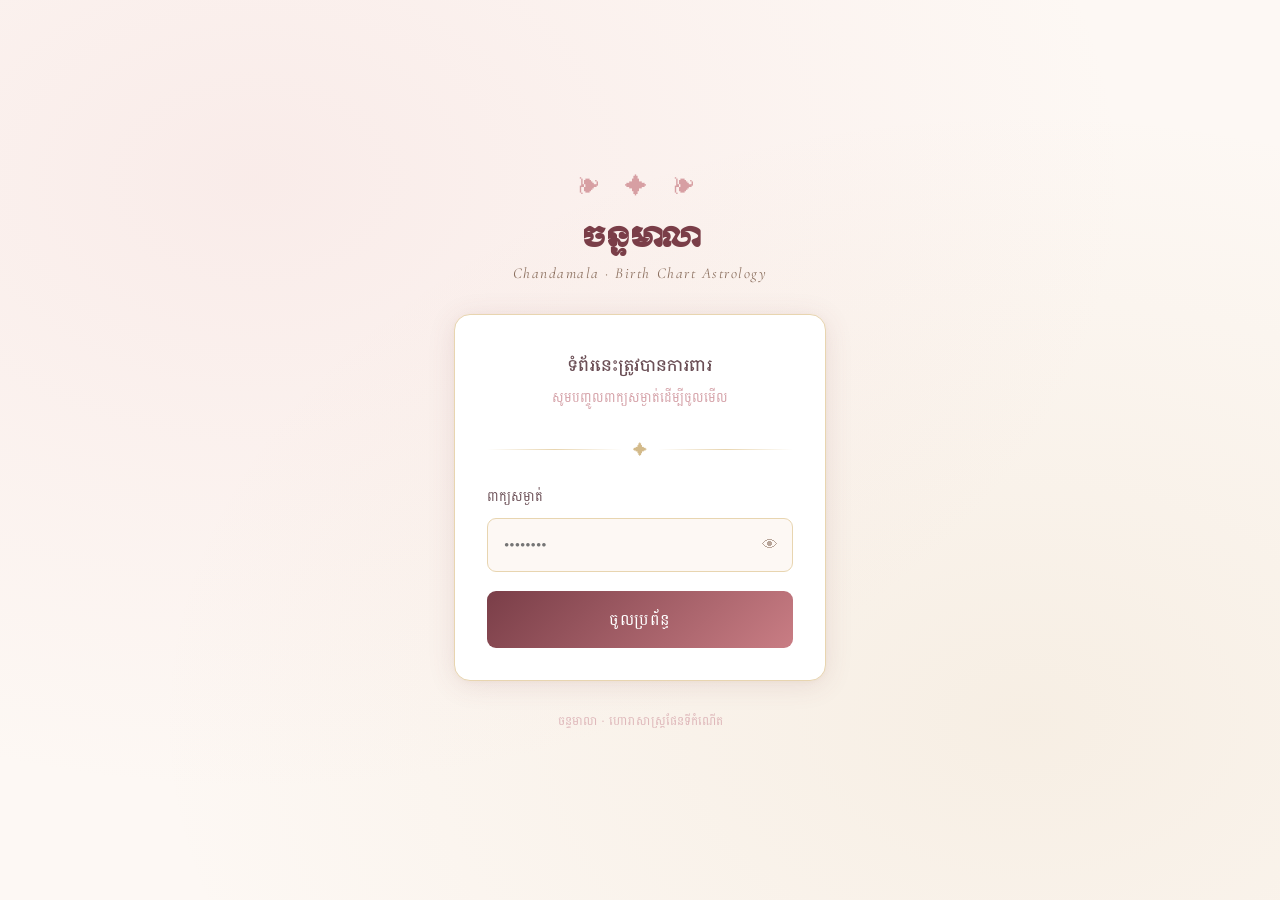
==== commit 31b435d7: "feat: add login page" ====
--- a/index.html
+++ b/index.html
@@ -4,6 +4,7 @@
 <meta charset="UTF-8">
 <meta name="viewport" content="width=device-width, initial-scale=1.0">
 <title>ចន្ទមាលា — ហោរាសាស្ត្រផែនទីកំណើត</title>
+<script>if(!sessionStorage.getItem('chandamala_auth'))window.location.replace('login.html');</script>
 <link rel="preconnect" href="https://fonts.googleapis.com">
 <link rel="preconnect" href="https://fonts.gstatic.com" crossorigin>
 <link href="https://fonts.googleapis.com/css2?family=Moul&family=Battambang:wght@300;400;700&family=Noto+Serif+Khmer:wght@300;400;500;600&family=Cormorant+Garamond:ital,wght@0,300;0,400;0,500;1,300;1,400&display=swap" rel="stylesheet">
